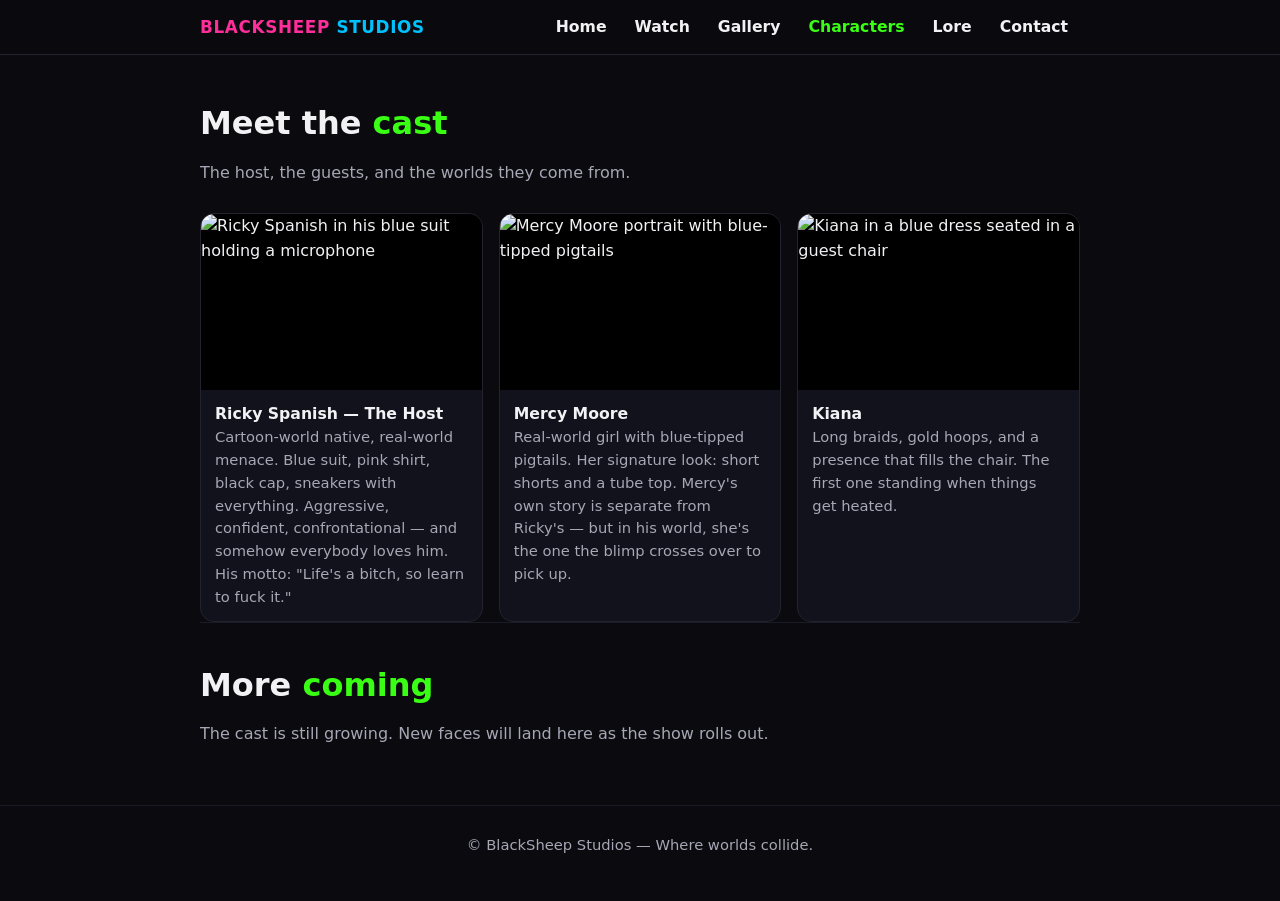
==== characters.html @ 623551af "Add Watch, Gallery, Characters, Lore pages + shared style and menu" ====
<!DOCTYPE html>
<html lang="en">
<head>
<meta charset="UTF-8">
<meta name="viewport" content="width=device-width, initial-scale=1.0">
<title>Characters — BlackSheep Studios</title>
<meta name="description" content="Meet Ricky Spanish, Mercy Moore, Kiana, and the cast of BlackSheep Studios.">
<link rel="stylesheet" href="style.css">
</head>
<body>

<header>
  <div class="wrap">
    <div class="bar">
      <a class="logo" href="index.html"><span class="bs">BLACKSHEEP</span> <span class="st">STUDIOS</span></a>
      <button class="menu-btn" aria-label="Menu" aria-expanded="false">
        <span class="b1"></span><span class="b2"></span><span class="b3"></span>
      </button>
    </div>
    <nav class="menu">
      <a href="index.html">Home</a>
      <a href="watch.html">Watch</a>
      <a href="gallery.html">Gallery</a>
      <a href="characters.html" class="active">Characters</a>
      <a href="lore.html">Lore</a>
      <a href="index.html#contact">Contact</a>
    </nav>
  </div>
</header>

<main class="wrap">

  <div class="page-head">
    <h2>Meet the <span class="accent">cast</span></h2>
    <p class="lead">The host, the guests, and the worlds they come from.</p>
  </div>

  <div class="gallery-grid">

    <figure class="shot">
      <img src="images/ricky-suit.jpg" alt="Ricky Spanish in his blue suit holding a microphone" loading="lazy">
      <figcaption><strong>Ricky Spanish — The Host</strong>Cartoon-world native, real-world menace. Blue suit, pink shirt, black cap, sneakers with everything. Aggressive, confident, confrontational — and somehow everybody loves him. His motto: "Life's a bitch, so learn to fuck it."</figcaption>
    </figure>

    <figure class="shot">
      <img src="images/mercy-portrait.jpg" alt="Mercy Moore portrait with blue-tipped pigtails" loading="lazy">
      <figcaption><strong>Mercy Moore</strong>Real-world girl with blue-tipped pigtails. Her signature look: short shorts and a tube top. Mercy's own story is separate from Ricky's — but in his world, she's the one the blimp crosses over to pick up.</figcaption>
    </figure>

    <figure class="shot">
      <img src="images/kiana-chair.jpg" alt="Kiana in a blue dress seated in a guest chair" loading="lazy">
      <figcaption><strong>Kiana</strong>Long braids, gold hoops, and a presence that fills the chair. The first one standing when things get heated.</figcaption>
    </figure>

  </div>

  <section>
    <h2>More <span class="accent">coming</span></h2>
    <p class="lead">The cast is still growing. New faces will land here as the show rolls out.</p>
  </section>

</main>

<footer>
  <div class="wrap">© BlackSheep Studios — Where worlds collide.</div>
</footer>

<script src="script.js"></script>
</body>
</html>
---- style.css ----
:root {
  --bg: #0a0a0f;
  --panel: #12121c;
  --pink: #ff2e9a;
  --blue: #00c2ff;
  --green: #39ff14;
  --text: #f2f2f5;
  --muted: #a7a7b5;
  --line: #23232f;
}
* { box-sizing: border-box; margin: 0; padding: 0; }
body {
  background: var(--bg);
  color: var(--text);
  font-family: system-ui, -apple-system, "Segoe UI", Roboto, sans-serif;
  line-height: 1.55;
  -webkit-font-smoothing: antialiased;
}
.wrap { max-width: 920px; margin: 0 auto; padding: 0 20px; }
a { color: var(--blue); }

/* ---------- Header + menu ---------- */
header {
  position: sticky; top: 0; z-index: 50;
  background: rgba(10,10,15,.94);
  backdrop-filter: blur(8px);
  border-bottom: 1px solid var(--line);
}
.bar { display: flex; align-items: center; justify-content: space-between; padding: 14px 0; }
.logo { font-weight: 900; letter-spacing: .04em; font-size: 1.05rem; text-decoration: none; color: var(--text); }
.logo .bs { color: var(--pink); }
.logo .st { color: var(--blue); }

/* Menu button: three neon bars (pink / blue / green) */
.menu-btn {
  background: none; border: 1px solid #33334a; border-radius: 10px;
  width: 46px; height: 42px; cursor: pointer;
  display: flex; flex-direction: column; align-items: center; justify-content: center; gap: 5px;
}
.menu-btn span { display: block; width: 22px; height: 3px; border-radius: 2px; }
.menu-btn .b1 { background: var(--pink); }
.menu-btn .b2 { background: var(--blue); }
.menu-btn .b3 { background: var(--green); }

/* Dropdown menu (mobile) */
nav.menu {
  display: none;
  border-top: 1px solid var(--line);
  padding: 8px 0 14px;
}
nav.menu.open { display: block; }
nav.menu a {
  display: block; padding: 13px 4px;
  color: var(--text); text-decoration: none; font-size: 1.05rem; font-weight: 600;
  border-bottom: 1px solid #17171f;
}
nav.menu a:last-child { border-bottom: none; }
nav.menu a.active { color: var(--green); }

/* Desktop: horizontal nav, no button */
@media (min-width: 760px) {
  .menu-btn { display: none; }
  header .wrap { display: flex; align-items: center; }
  .bar { flex: 1; }
  nav.menu {
    display: flex; gap: 4px; border-top: none; padding: 0; margin-left: auto;
  }
  nav.menu a { border-bottom: none; padding: 8px 12px; font-size: .98rem; }
}

/* ---------- Hero ---------- */
.hero { text-align: center; padding: 60px 0 44px; }
.hero h1 {
  font-size: clamp(2.4rem, 9vw, 4.2rem);
  font-weight: 900; line-height: 1.05;
  background: linear-gradient(92deg, var(--pink), var(--blue));
  -webkit-background-clip: text; background-clip: text; color: transparent;
}
.tagline { margin-top: 14px; font-size: clamp(1.05rem, 4vw, 1.35rem); font-weight: 600; }
.sub { margin-top: 10px; color: var(--muted); max-width: 560px; margin-left: auto; margin-right: auto; }
.cta-row { margin-top: 28px; display: flex; gap: 12px; justify-content: center; flex-wrap: wrap; }
.btn {
  display: inline-block; padding: 14px 26px; border-radius: 999px;
  font-weight: 700; text-decoration: none; font-size: 1rem;
}
.btn-primary { background: linear-gradient(92deg, var(--pink), var(--blue)); color: #fff; }
.btn-ghost { border: 1px solid #33334a; color: var(--text); }

/* ---------- Sections ---------- */
section { padding: 38px 0; border-top: 1px solid #1b1b28; }
.page-head { padding: 44px 0 8px; }
h2 { font-size: clamp(1.5rem, 5vw, 2rem); font-weight: 800; margin-bottom: 12px; }
h2 .accent { color: var(--green); }
p.lead { color: var(--muted); max-width: 660px; }
.show-line {
  font-weight: 900; letter-spacing: .06em; text-align: center;
  font-size: clamp(1.1rem, 4.5vw, 1.6rem); padding: 22px 0 4px;
}
.show-line .p { color: var(--pink); } .show-line .b { color: var(--blue); } .show-line .g { color: var(--green); }

/* ---------- Cards ---------- */
.cards { display: grid; grid-template-columns: 1fr; gap: 14px; margin-top: 20px; }
@media (min-width: 640px) { .cards { grid-template-columns: repeat(3, 1fr); } }
.card { background: var(--panel); border: 1px solid var(--line); border-radius: 16px; padding: 20px; }
.card h3 { font-size: 1.1rem; margin-bottom: 6px; }
.card p { color: var(--muted); font-size: .95rem; }
.badge {
  display: inline-block; font-size: .72rem; font-weight: 800; letter-spacing: .08em;
  color: #0a0a0f; background: var(--green); border-radius: 999px; padding: 3px 10px; margin-bottom: 10px;
}
.badge.blue { background: var(--blue); }
.badge.pink { background: var(--pink); color: #fff; }

/* ---------- Video embeds ---------- */
.video-grid { display: grid; grid-template-columns: 1fr; gap: 22px; margin-top: 20px; }
@media (min-width: 700px) { .video-grid { grid-template-columns: 1fr 1fr; } }
.video-card h3 { font-size: 1.05rem; margin-bottom: 8px; }
.video-card p { color: var(--muted); font-size: .93rem; margin-top: 8px; }
.embed {
  position: relative; width: 100%; padding-top: 56.25%;
  background: #000; border: 1px solid var(--line); border-radius: 14px; overflow: hidden;
}
.embed iframe { position: absolute; inset: 0; width: 100%; height: 100%; border: 0; }
.embed .soon {
  position: absolute; inset: 0; display: flex; align-items: center; justify-content: center;
  color: var(--muted); font-weight: 700; letter-spacing: .05em; text-align: center; padding: 16px;
}

/* ---------- Gallery ---------- */
.gallery-grid { display: grid; grid-template-columns: 1fr; gap: 16px; margin-top: 20px; }
@media (min-width: 560px) { .gallery-grid { grid-template-columns: 1fr 1fr; } }
@media (min-width: 860px) { .gallery-grid { grid-template-columns: 1fr 1fr 1fr; } }
figure.shot { background: var(--panel); border: 1px solid var(--line); border-radius: 14px; overflow: hidden; }
figure.shot img { width: 100%; display: block; aspect-ratio: 16/10; object-fit: cover; background: #000; }
figure.shot figcaption { padding: 12px 14px; font-size: .92rem; color: var(--muted); }
figure.shot figcaption strong { color: var(--text); display: block; font-size: .98rem; }

/* ---------- Lore panels ---------- */
.panel-seq { margin-top: 22px; display: grid; gap: 16px; }
.panel {
  background: var(--panel); border: 1px solid var(--line); border-radius: 14px; padding: 22px;
  color: var(--muted);
}
.panel strong { color: var(--text); }

/* ---------- Footer ---------- */
footer { border-top: 1px solid #1b1b28; padding: 28px 0 44px; color: var(--muted); font-size: .92rem; text-align: center; margin-top: 20px; }
footer a { text-decoration: none; }
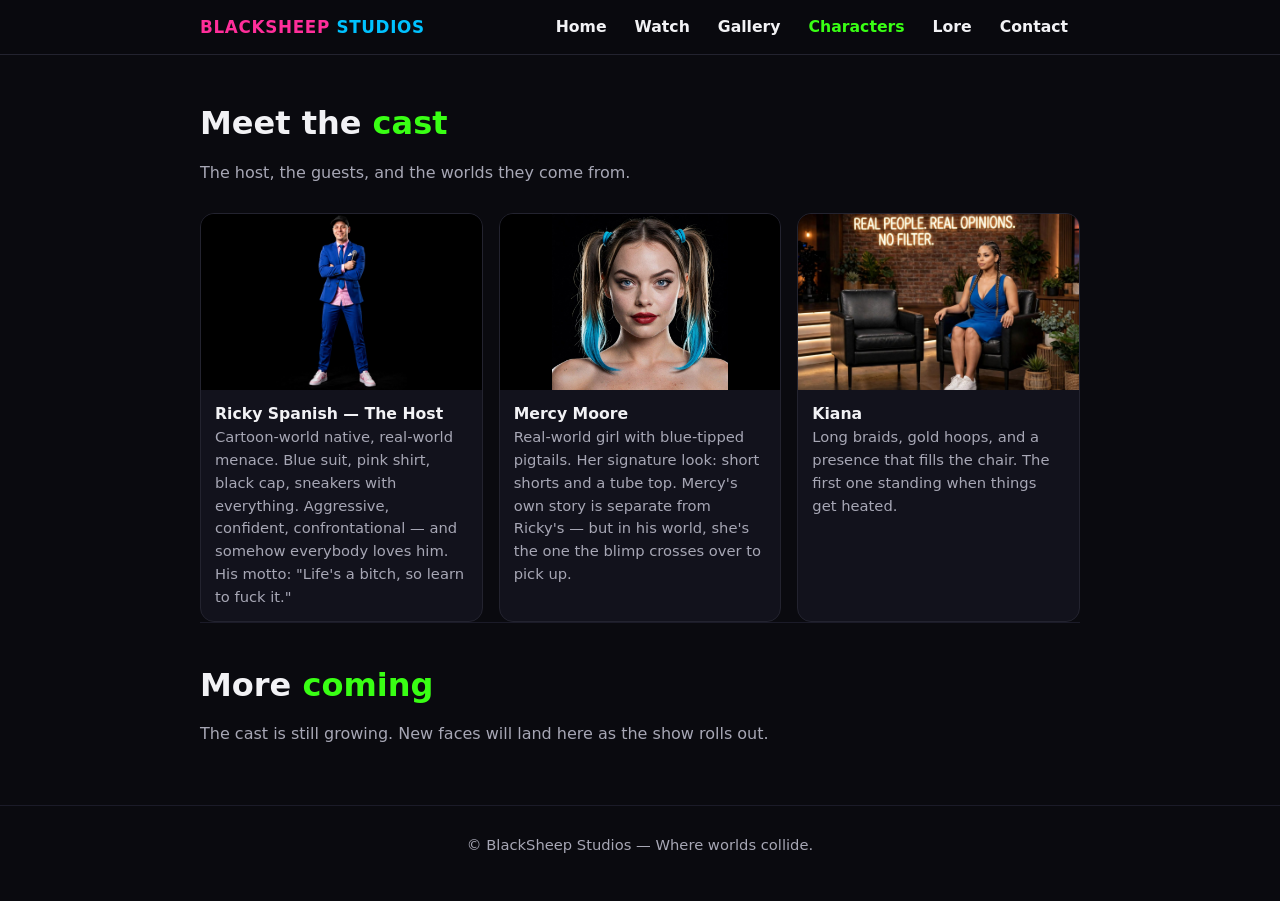
==== commit 4f4bba37: "Show full portrait images instead of cropping heads" ====
--- a/characters.html
+++ b/characters.html
@@ -37,12 +37,12 @@
 
   <div class="gallery-grid">
 
-    <figure class="shot">
+    <figure class="shot full">
       <img src="images/ricky-suit.jpg" alt="Ricky Spanish in his blue suit holding a microphone" loading="lazy">
       <figcaption><strong>Ricky Spanish — The Host</strong>Cartoon-world native, real-world menace. Blue suit, pink shirt, black cap, sneakers with everything. Aggressive, confident, confrontational — and somehow everybody loves him. His motto: "Life's a bitch, so learn to fuck it."</figcaption>
     </figure>
 
-    <figure class="shot">
+    <figure class="shot full">
       <img src="images/mercy-portrait.jpg" alt="Mercy Moore portrait with blue-tipped pigtails" loading="lazy">
       <figcaption><strong>Mercy Moore</strong>Real-world girl with blue-tipped pigtails. Her signature look: short shorts and a tube top. Mercy's own story is separate from Ricky's — but in his world, she's the one the blimp crosses over to pick up.</figcaption>
     </figure>
--- a/style.css
+++ b/style.css
@@ -78,6 +78,10 @@
 }
 .tagline { margin-top: 14px; font-size: clamp(1.05rem, 4vw, 1.35rem); font-weight: 600; }
 .sub { margin-top: 10px; color: var(--muted); max-width: 560px; margin-left: auto; margin-right: auto; }
+.hero-img {
+  display: block; width: 100%; max-width: 760px; margin: 28px auto 4px;
+  border-radius: 18px; border: 1px solid var(--line); background: #000;
+}
 .cta-row { margin-top: 28px; display: flex; gap: 12px; justify-content: center; flex-wrap: wrap; }
 .btn {
   display: inline-block; padding: 14px 26px; border-radius: 999px;
@@ -132,6 +136,7 @@
 @media (min-width: 860px) { .gallery-grid { grid-template-columns: 1fr 1fr 1fr; } }
 figure.shot { background: var(--panel); border: 1px solid var(--line); border-radius: 14px; overflow: hidden; }
 figure.shot img { width: 100%; display: block; aspect-ratio: 16/10; object-fit: cover; background: #000; }
+figure.shot.full img { object-fit: contain; }
 figure.shot figcaption { padding: 12px 14px; font-size: .92rem; color: var(--muted); }
 figure.shot figcaption strong { color: var(--text); display: block; font-size: .98rem; }
 
